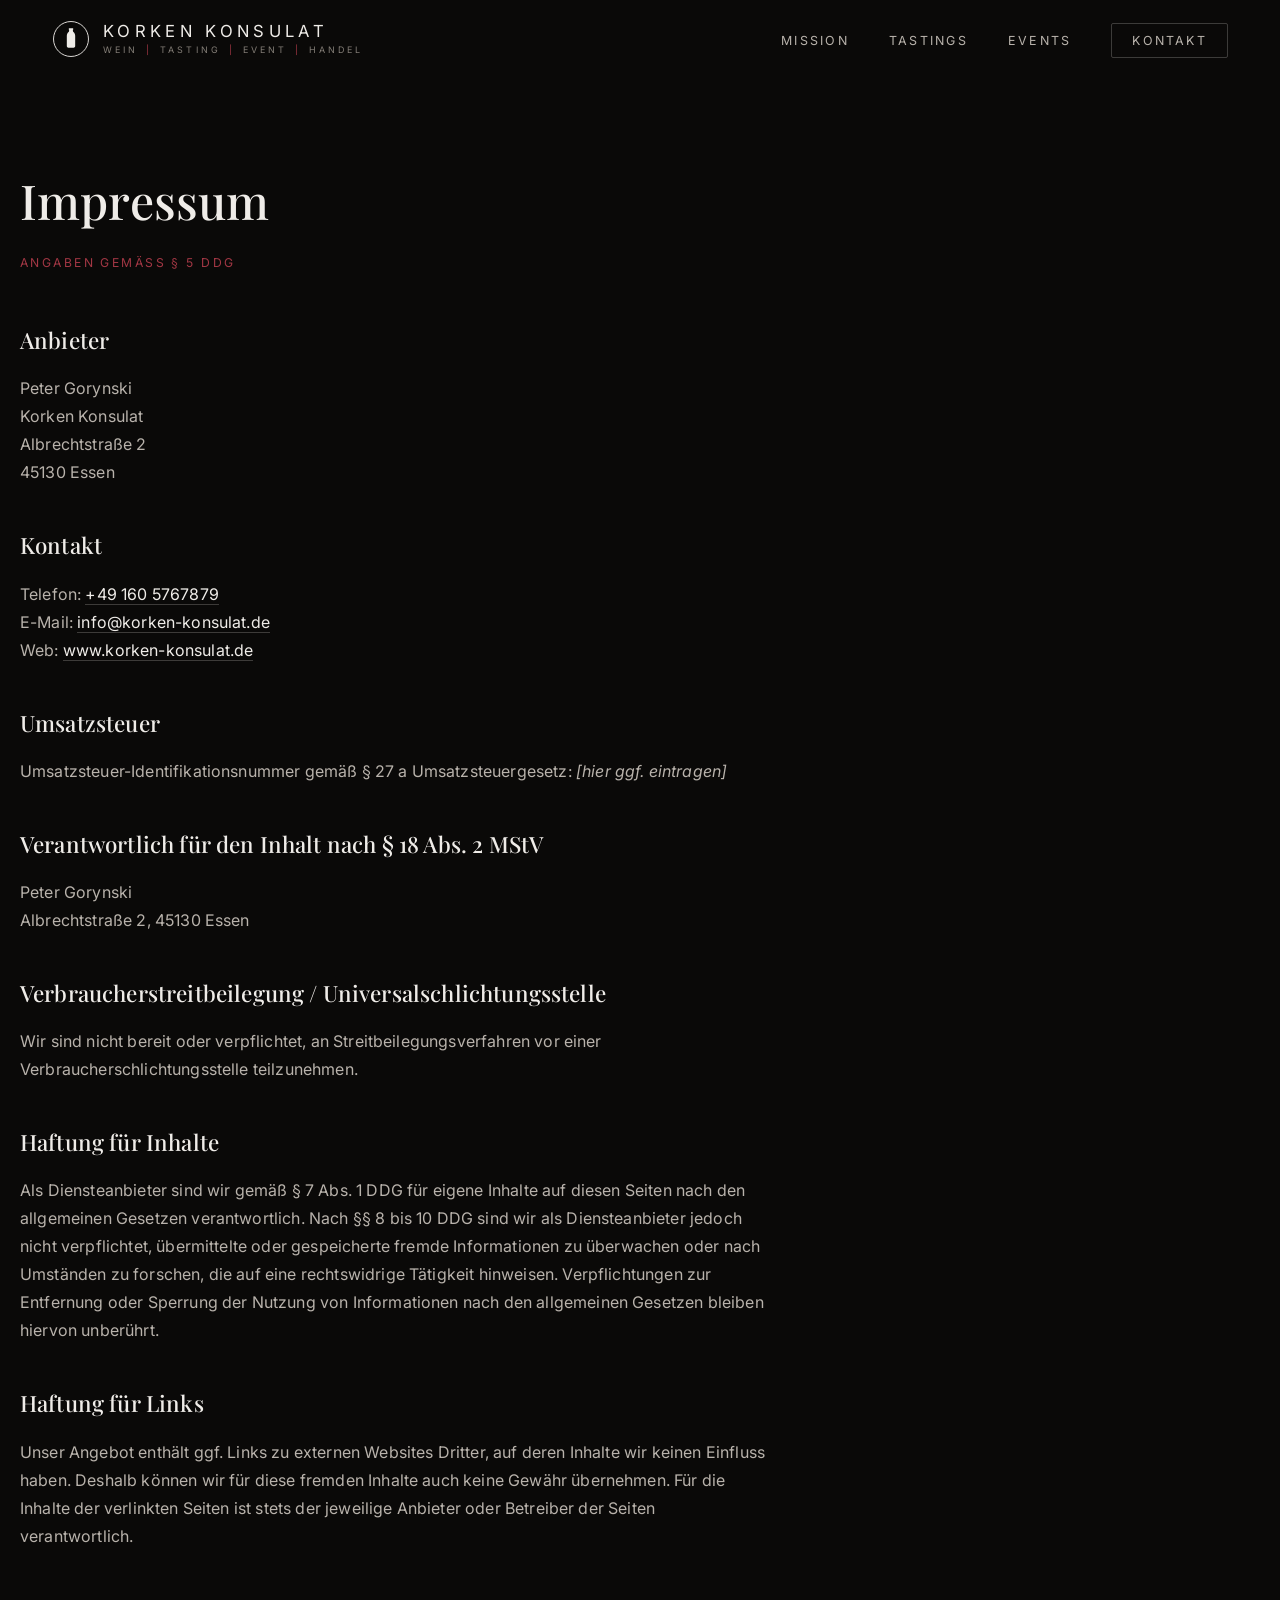
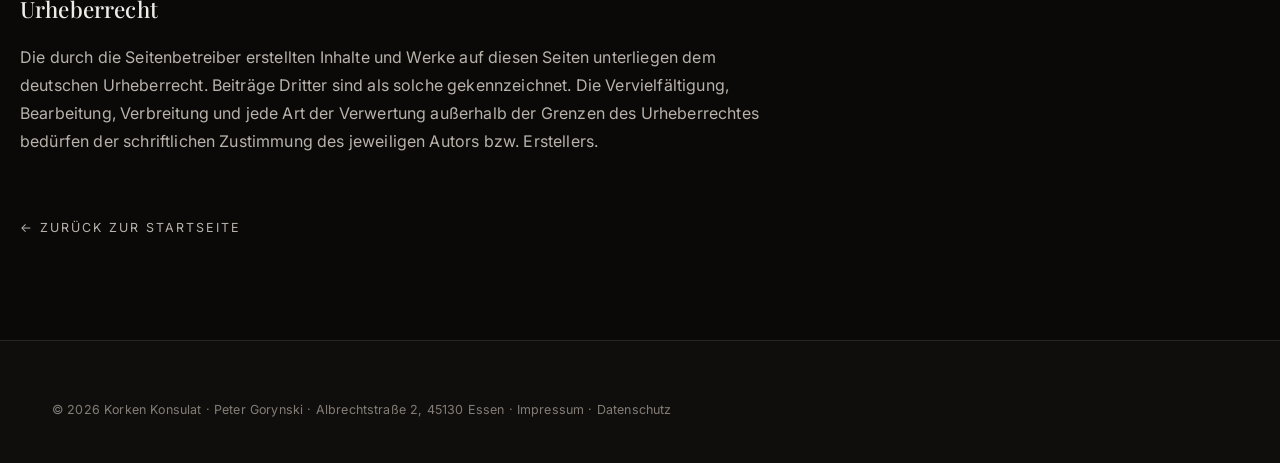
==== impressum.html @ 7cf1b7b3 "Initial commit" ====
<!DOCTYPE html>
<html lang="de">
<head>
  <meta charset="UTF-8" />
  <meta name="viewport" content="width=device-width, initial-scale=1.0" />
  <title>Impressum — Korken Konsulat</title>
  <meta name="description" content="Impressum des Korken Konsulat, Inhaber Peter Gorynski, Essen." />
  <meta name="robots" content="noindex" />
  <meta name="theme-color" content="#0a0908" />
  <link rel="icon" type="image/svg+xml" href="assets/emblem.svg" />
  <link rel="preconnect" href="https://fonts.googleapis.com" />
  <link rel="preconnect" href="https://fonts.gstatic.com" crossorigin />
  <link href="https://fonts.googleapis.com/css2?family=Inter:wght@200;300;400;500;600&family=Playfair+Display:ital,wght@0,400;0,500;0,600;1,400&display=swap" rel="stylesheet" />
  <link rel="stylesheet" href="styles.css" />
</head>
<body>
  <header class="site-header scrolled" id="siteHeader">
    <div class="container nav-inner">
      <a class="brand" href="index.html" aria-label="Korken Konsulat — Startseite">
        <span class="brand-emblem" aria-hidden="true">
          <svg viewBox="0 0 100 100" fill="none"><circle cx="50" cy="50" r="46" stroke="currentColor" stroke-width="2.4"/><path d="M45 24 h10 v4.5 c0 1.4 0.5 2.2 1.4 3 c3.1 2.7 4.6 5.6 4.6 10.2 v26.8 c0 2.4 -1.9 4.2 -4.2 4.2 h-13.6 c-2.3 0 -4.2 -1.8 -4.2 -4.2 v-26.8 c0 -4.6 1.5 -7.5 4.6 -10.2 c0.9 -0.8 1.4 -1.6 1.4 -3 z" fill="currentColor"/><rect x="44" y="22" width="12" height="3.4" rx="1" fill="currentColor"/></svg>
        </span>
        <span class="brand-text">
          <span class="brand-name">Korken Konsulat</span>
          <span class="brand-sub">Wein <i>|</i> Tasting <i>|</i> Event <i>|</i> Handel</span>
        </span>
      </a>
      <nav class="nav" aria-label="Hauptnavigation">
        <ul class="nav-list" id="navList">
          <li><a href="index.html#mission">Mission</a></li>
          <li><a href="index.html#tastings">Tastings</a></li>
          <li><a href="index.html#events">Events</a></li>
          <li><a href="index.html#kontakt" class="nav-cta">Kontakt</a></li>
        </ul>
      </nav>

      <button class="nav-toggle" id="navToggle" aria-label="Menü öffnen" aria-expanded="false" aria-controls="navList">
        <span></span><span></span><span></span>
      </button>
    </div>
  </header>

  <main class="legal container">
    <h1>Impressum</h1>
    <p class="legal-sub">Angaben gemäß § 5 DDG</p>

    <h2>Anbieter</h2>
    <p>
      Peter Gorynski<br />
      Korken Konsulat<br />
      Albrechtstraße 2<br />
      45130 Essen
    </p>

    <h2>Kontakt</h2>
    <p>
      Telefon: <a href="tel:+491605767879">+49 160 5767879</a><br />
      E-Mail: <a href="mailto:info@korken-konsulat.de">info@korken-konsulat.de</a><br />
      Web: <a href="https://www.korken-konsulat.de" target="_blank" rel="noopener">www.korken-konsulat.de</a>
    </p>

    <h2>Umsatzsteuer</h2>
    <p>Umsatzsteuer-Identifikationsnummer gemäß § 27 a Umsatzsteuergesetz: <em>[hier ggf. eintragen]</em></p>

    <h2>Verantwortlich für den Inhalt nach § 18 Abs. 2 MStV</h2>
    <p>
      Peter Gorynski<br />
      Albrechtstraße 2, 45130 Essen
    </p>

    <h2>Verbraucherstreitbeilegung / Universalschlichtungsstelle</h2>
    <p>Wir sind nicht bereit oder verpflichtet, an Streitbeilegungsverfahren vor einer Verbraucherschlichtungsstelle teilzunehmen.</p>

    <h2>Haftung für Inhalte</h2>
    <p>Als Diensteanbieter sind wir gemäß § 7 Abs. 1 DDG für eigene Inhalte auf diesen Seiten nach den allgemeinen Gesetzen verantwortlich. Nach §§ 8 bis 10 DDG sind wir als Diensteanbieter jedoch nicht verpflichtet, übermittelte oder gespeicherte fremde Informationen zu überwachen oder nach Umständen zu forschen, die auf eine rechtswidrige Tätigkeit hinweisen. Verpflichtungen zur Entfernung oder Sperrung der Nutzung von Informationen nach den allgemeinen Gesetzen bleiben hiervon unberührt.</p>

    <h2>Haftung für Links</h2>
    <p>Unser Angebot enthält ggf. Links zu externen Websites Dritter, auf deren Inhalte wir keinen Einfluss haben. Deshalb können wir für diese fremden Inhalte auch keine Gewähr übernehmen. Für die Inhalte der verlinkten Seiten ist stets der jeweilige Anbieter oder Betreiber der Seiten verantwortlich.</p>

    <h2>Urheberrecht</h2>
    <p>Die durch die Seitenbetreiber erstellten Inhalte und Werke auf diesen Seiten unterliegen dem deutschen Urheberrecht. Beiträge Dritter sind als solche gekennzeichnet. Die Vervielfältigung, Bearbeitung, Verbreitung und jede Art der Verwertung außerhalb der Grenzen des Urheberrechtes bedürfen der schriftlichen Zustimmung des jeweiligen Autors bzw. Erstellers.</p>

    <a class="back-link" href="index.html">← Zurück zur Startseite</a>
  </main>

  <footer class="site-footer">
    <div class="container footer-inner">
      <p class="footer-copy" style="border:0;padding:0;margin:0;">© <span id="year"></span> Korken Konsulat · Peter Gorynski · Albrechtstraße 2, 45130 Essen ·
        <a href="impressum.html">Impressum</a> · <a href="datenschutz.html">Datenschutz</a></p>
    </div>
  </footer>

  <script src="script.js"></script>
</body>
</html>
---- styles.css ----
/* ===================================================================
   KORKEN KONSULAT — immersiv, cinematisch, dunkel
   Tiefschwarz · Weiß/Grau · dunkles Bordeauxrot · feine Linien
   =================================================================== */

:root {
  --bg:            #0a0908;
  --bg-elev:       #100e0d;
  --bg-card:       #121110;
  --bordeaux:      #7d1f2c;
  --bordeaux-soft: #a23744;
  --bordeaux-glow: rgba(125, 31, 44, 0.40);

  --text:          #efece8;
  --text-soft:     #b8b2ab;
  --text-muted:    #837d76;

  --line:          rgba(239, 236, 232, 0.10);
  --line-strong:   rgba(239, 236, 232, 0.22);

  --font-head: "Playfair Display", Georgia, "Times New Roman", serif;
  --font-body: "Inter", -apple-system, BlinkMacSystemFont, "Segoe UI", Roboto, sans-serif;

  --container: 1240px;
  --radius: 2px;
  --ease: cubic-bezier(0.22, 0.61, 0.36, 1);
  --header-h: 78px;
}

*, *::before, *::after { box-sizing: border-box; }
* { margin: 0; padding: 0; }

html {
  scroll-behavior: smooth;
  scroll-padding-top: var(--header-h);
  -webkit-text-size-adjust: 100%;
}

body {
  font-family: var(--font-body);
  background: var(--bg);
  color: var(--text);
  line-height: 1.75;
  font-size: 16px;
  letter-spacing: 0.01em;
  overflow-x: hidden;
  -webkit-font-smoothing: antialiased;
  text-rendering: optimizeLegibility;
}

img { display: block; max-width: 100%; height: auto; }
a { color: inherit; text-decoration: none; }
::selection { background: var(--bordeaux); color: #fff; }

.container {
  width: 100%;
  max-width: var(--container);
  margin-inline: auto;
  padding-inline: 32px;
}

.skip-link {
  position: absolute; left: -999px; top: 0;
  background: var(--bordeaux); color: #fff;
  padding: 10px 18px; z-index: 300;
}
.skip-link:focus { left: 12px; top: 12px; }

a:focus-visible, button:focus-visible, input:focus-visible {
  outline: 2px solid var(--bordeaux-soft);
  outline-offset: 3px;
  border-radius: var(--radius);
}

/* ===================================================================
   MARKE / EMBLEM
   =================================================================== */
.brand-emblem { display: inline-flex; color: var(--text); }
.brand-emblem svg { width: 100%; height: 100%; display: block; }

.brand-sub i,
.hero-sub i { color: var(--bordeaux-soft); font-style: normal; margin: 0 2px; }

/* ===================================================================
   HEADER / NAV
   =================================================================== */
.site-header {
  position: fixed; inset: 0 0 auto 0;
  height: var(--header-h); z-index: 100;
  display: flex; align-items: center;
  transition: background 0.4s var(--ease), border-color 0.4s var(--ease), backdrop-filter 0.4s var(--ease);
  border-bottom: 1px solid transparent;
}
.site-header.scrolled {
  background: rgba(10, 9, 8, 0.78);
  backdrop-filter: blur(16px);
  -webkit-backdrop-filter: blur(16px);
  border-bottom-color: var(--line);
}

.nav-inner { display: flex; align-items: center; justify-content: space-between; gap: 24px; }

.brand { display: flex; align-items: center; gap: 13px; }
.brand .brand-emblem { width: 38px; height: 38px; }
.brand-text { display: flex; flex-direction: column; line-height: 1.1; }
.brand-name {
  font-family: var(--font-body);
  font-weight: 400;
  font-size: 1.04rem;
  letter-spacing: 0.26em;
  text-transform: uppercase;
}
.brand-sub {
  font-size: 0.56rem;
  letter-spacing: 0.34em;
  text-transform: uppercase;
  color: var(--text-muted);
  margin-top: 5px;
}

.nav-list { list-style: none; display: flex; align-items: center; gap: 40px; }
.nav-list a {
  position: relative;
  font-size: 0.78rem; letter-spacing: 0.18em; text-transform: uppercase;
  color: var(--text-soft);
  transition: color 0.3s var(--ease);
  padding: 6px 0;
}
.nav-list a::after {
  content: ""; position: absolute; left: 0; bottom: 0;
  width: 0; height: 1px; background: var(--bordeaux-soft);
  transition: width 0.35s var(--ease);
}
.nav-list a:hover, .nav-list a.active { color: var(--text); }
.nav-list a:hover::after, .nav-list a.active::after { width: 100%; }

.nav-cta {
  border: 1px solid var(--line-strong);
  padding: 9px 20px !important;
  border-radius: var(--radius);
  transition: border-color 0.3s var(--ease), background 0.3s var(--ease), color 0.3s var(--ease) !important;
}
.nav-cta::after { display: none; }
.nav-cta:hover { border-color: var(--bordeaux); background: var(--bordeaux); color: #fff !important; }

.nav-toggle {
  display: none; flex-direction: column; justify-content: center; gap: 5px;
  width: 44px; height: 44px; background: none; border: 0; cursor: pointer;
}
.nav-toggle span {
  display: block; width: 24px; height: 1.5px; background: var(--text); margin-left: auto;
  transition: transform 0.35s var(--ease), opacity 0.25s var(--ease);
}
.nav-toggle[aria-expanded="true"] span:nth-child(1) { transform: translateY(6.5px) rotate(45deg); }
.nav-toggle[aria-expanded="true"] span:nth-child(2) { opacity: 0; }
.nav-toggle[aria-expanded="true"] span:nth-child(3) { transform: translateY(-6.5px) rotate(-45deg); }

/* ===================================================================
   BUTTONS
   =================================================================== */
.btn {
  display: inline-flex; align-items: center; justify-content: center; gap: 12px;
  font-family: var(--font-body);
  font-size: 0.78rem; font-weight: 500; letter-spacing: 0.18em; text-transform: uppercase;
  padding: 16px 32px; border-radius: var(--radius);
  cursor: pointer; border: 1px solid transparent;
  transition: background 0.35s var(--ease), color 0.35s var(--ease),
              border-color 0.35s var(--ease), transform 0.35s var(--ease), box-shadow 0.35s var(--ease);
  -webkit-tap-highlight-color: transparent;
}
.btn-primary { background: var(--bordeaux); color: #fff; border-color: var(--bordeaux); }
.btn-primary:hover {
  background: var(--bordeaux-soft); border-color: var(--bordeaux-soft);
  transform: translateY(-2px); box-shadow: 0 14px 34px -14px var(--bordeaux-glow);
}
.btn-ghost { background: rgba(10,9,8,0.25); color: var(--text); border-color: var(--line-strong); backdrop-filter: blur(4px); }
.btn-ghost:hover { border-color: #fff; color: #fff; transform: translateY(-2px); }
.btn-block { width: 100%; }

.btn-card {
  align-self: flex-start;
  background: transparent; color: var(--text);
  border: 1px solid var(--line-strong);
  padding: 13px 26px; margin-top: 24px;
}
.btn-card .btn-arrow { transition: transform 0.35s var(--ease); }
.btn-card:hover { background: var(--bordeaux); border-color: var(--bordeaux); color: #fff; }
.btn-card:hover .btn-arrow { transform: translateX(5px); }

/* ===================================================================
   HERO
   =================================================================== */
.hero {
  position: relative; min-height: 100vh; min-height: 100svh;
  display: flex; align-items: center; justify-content: center;
  text-align: center; overflow: hidden;
  padding: calc(var(--header-h) + 40px) 0 90px;
}
.hero-media { position: absolute; inset: 0; z-index: 0; }
.hero-img {
  width: 100%; height: 100%; object-fit: cover; object-position: center 40%;
  transform: scale(1.08); animation: heroZoom 14s var(--ease) forwards;
}
@keyframes heroZoom { to { transform: scale(1); } }
.hero-scrim {
  position: absolute; inset: 0;
  background:
    linear-gradient(to bottom, rgba(10,9,8,0.55) 0%, rgba(10,9,8,0.25) 35%, rgba(10,9,8,0.55) 70%, rgba(10,9,8,0.96) 100%),
    radial-gradient(80% 70% at 50% 45%, transparent 30%, rgba(10,9,8,0.55) 100%);
}
.hero-inner { position: relative; z-index: 2; }
.hero-emblem { display: inline-flex; width: 76px; height: 76px; color: #fff; margin-bottom: 26px; }
.hero-title {
  font-family: var(--font-body);
  font-weight: 300;
  font-size: clamp(2.3rem, 7.5vw, 5rem);
  line-height: 1.05; letter-spacing: 0.22em; text-transform: uppercase;
  padding-left: 0.22em;
}
.hero-sub {
  font-size: clamp(0.62rem, 1.6vw, 0.8rem);
  letter-spacing: 0.5em; text-transform: uppercase;
  color: var(--text-soft); margin-top: 20px; padding-left: 0.5em;
}
.hero-tagline {
  font-family: var(--font-head); font-style: italic; font-weight: 400;
  font-size: clamp(1.1rem, 2.8vw, 1.6rem);
  color: var(--text); margin-top: 30px;
}
.hero-actions { display: flex; gap: 16px; justify-content: center; flex-wrap: wrap; margin-top: 46px; }

.scroll-hint { position: absolute; left: 50%; bottom: 30px; transform: translateX(-50%); z-index: 2; }
.scroll-hint-line { display: block; width: 1px; height: 58px; background: rgba(255,255,255,0.18); position: relative; overflow: hidden; }
.scroll-hint-line::after {
  content: ""; position: absolute; top: -58px; left: 0; width: 1px; height: 58px;
  background: linear-gradient(to bottom, transparent, #fff);
  animation: scrollLine 2.4s var(--ease) infinite;
}
@keyframes scrollLine { 0% { transform: translateY(0); } 100% { transform: translateY(116px); } }

/* ===================================================================
   SECTIONS (gemeinsam)
   =================================================================== */
.section { position: relative; padding: clamp(84px, 12vw, 160px) 0; }
.section.mission { border-top: 0; }

.section-head { display: flex; align-items: center; gap: 24px; margin-bottom: 58px; }
.section-index { font-family: var(--font-head); font-size: 0.95rem; color: var(--bordeaux-soft); letter-spacing: 0.1em; }
.section-title {
  font-family: var(--font-head); font-weight: 500;
  font-size: clamp(2.1rem, 5vw, 3.4rem); line-height: 1.1; white-space: nowrap;
}
.section-rule { flex: 1; height: 1px; background: var(--line); }
.section-head--light .section-index { color: var(--bordeaux-soft); }
.section-head--light .section-rule { background: rgba(255,255,255,0.22); }

.section-intro { max-width: 62ch; color: var(--text-soft); font-size: 1.08rem; margin-bottom: 60px; }

/* ===================================================================
   01 — MISSION
   =================================================================== */
.mission-grid {
  display: grid; grid-template-columns: 1.1fr 0.9fr;
  gap: clamp(40px, 6vw, 90px); align-items: center;
}
.mission-text .lead {
  font-family: var(--font-head); font-size: clamp(1.5rem, 3vw, 2.1rem);
  line-height: 1.35; margin-bottom: 28px;
}
.mission-text p { color: var(--text-soft); margin-bottom: 22px; }
.mission-sign { font-family: var(--font-head); font-style: italic; color: var(--text) !important; margin-top: 6px; }

.mission-figure { margin: 0; }
.figure-frame {
  position: relative; overflow: hidden; border-radius: var(--radius);
  border: 1px solid var(--line); aspect-ratio: 3 / 4;
}
.figure-frame img { width: 100%; height: 100%; object-fit: cover; transition: transform 1.2s var(--ease); }
.mission-figure:hover .figure-frame img { transform: scale(1.05); }
.figure-frame::after {
  content: ""; position: absolute; inset: 0;
  background: linear-gradient(to top, rgba(10,9,8,0.5), transparent 55%);
  pointer-events: none;
}

/* ===================================================================
   PARALLAX CLAIM BAND
   =================================================================== */
.claim-band {
  position: relative; min-height: 62vh; display: flex; align-items: center;
  overflow: hidden; text-align: center;
}
.claim-media { position: absolute; inset: 0; z-index: 0; }
.claim-media img {
  width: 100%; height: 130%; object-fit: cover; object-position: center 30%;
  will-change: transform;
}
.claim-scrim { position: absolute; inset: 0; background: rgba(10,9,8,0.72); }
.claim-inner { position: relative; z-index: 2; }
.claim-text {
  font-family: var(--font-head); font-style: italic; font-weight: 400;
  font-size: clamp(1.5rem, 3.8vw, 2.7rem); line-height: 1.4;
  max-width: 22ch; margin: 0 auto; color: #fff;
}

/* ===================================================================
   02 — TASTINGS
   =================================================================== */
.card-grid { display: grid; grid-template-columns: repeat(2, 1fr); gap: 32px; }
.tasting-card {
  display: flex; flex-direction: column;
  background: var(--bg-card); border: 1px solid var(--line);
  border-radius: var(--radius); overflow: hidden;
  transition: border-color 0.4s var(--ease), transform 0.4s var(--ease), box-shadow 0.4s var(--ease);
}
.tasting-card:hover {
  border-color: var(--bordeaux); transform: translateY(-6px);
  box-shadow: 0 36px 70px -34px rgba(0,0,0,0.85);
}

.card-media { position: relative; aspect-ratio: 3 / 2; overflow: hidden; }
.card-media img {
  width: 100%; height: 100%; object-fit: cover;
  transition: transform 1.1s var(--ease);
}
.tasting-card:hover .card-media img { transform: scale(1.07); }
.card-media::after {
  content: ""; position: absolute; inset: 0;
  background: linear-gradient(to top, rgba(18,17,16,0.85), transparent 50%);
}
.card-tag {
  position: absolute; top: 16px; left: 16px; z-index: 2;
  font-size: 0.6rem; letter-spacing: 0.22em; text-transform: uppercase;
  color: #fff; background: rgba(125,31,44,0.85);
  backdrop-filter: blur(4px);
  padding: 6px 12px; border-radius: var(--radius);
}

.card-body { display: flex; flex-direction: column; flex: 1; padding: 30px 30px 32px; }
.card-date { font-size: 0.7rem; letter-spacing: 0.18em; text-transform: uppercase; color: var(--bordeaux-soft); margin-bottom: 14px; }
.card-title { font-family: var(--font-head); font-weight: 500; font-size: 1.7rem; line-height: 1.15; }
.card-subtitle { font-family: var(--font-head); font-style: italic; color: var(--text-soft); margin: 6px 0 16px; }
.card-text { color: var(--text-soft); font-size: 0.95rem; line-height: 1.7; }

/* ===================================================================
   03 — EVENTS (Full-bleed Bild + Panel)
   =================================================================== */
.events { overflow: hidden; }
.events-media { position: absolute; inset: 0; z-index: 0; }
.events-media img { width: 100%; height: 100%; object-fit: cover; object-position: center; }
.events-scrim {
  position: absolute; inset: 0;
  background:
    linear-gradient(to right, rgba(10,9,8,0.94) 0%, rgba(10,9,8,0.80) 45%, rgba(10,9,8,0.45) 100%),
    linear-gradient(to bottom, rgba(10,9,8,0.9), rgba(10,9,8,0.7));
}
.events .container { position: relative; z-index: 2; }
.events-panel { max-width: 560px; }
.events-claim { font-family: var(--font-head); font-size: clamp(1.7rem, 3.6vw, 2.5rem); line-height: 1.3; margin-bottom: 24px; }
.events-panel > p { color: var(--text-soft); margin-bottom: 30px; }

.events-list { list-style: none; display: flex; flex-direction: column; margin-bottom: 38px; }
.events-list li { display: flex; gap: 18px; align-items: flex-start; padding: 20px 0; border-bottom: 1px solid var(--line); }
.events-list li:first-child { border-top: 1px solid var(--line); }
.event-bullet {
  flex: none; width: 8px; height: 8px; margin-top: 9px;
  border: 1px solid var(--bordeaux-soft); transform: rotate(45deg);
  transition: background 0.35s var(--ease), transform 0.35s var(--ease);
}
.events-list li:hover .event-bullet { background: var(--bordeaux); transform: rotate(45deg) scale(1.25); }
.events-list strong { display: block; font-weight: 500; letter-spacing: 0.02em; margin-bottom: 3px; }
.events-list span { color: var(--text-muted); font-size: 0.92rem; }

/* ===================================================================
   04 — KONTAKT
   =================================================================== */
.kontakt { border-top: 1px solid var(--line); }
.kontakt-grid { display: grid; grid-template-columns: 1fr 1fr; gap: clamp(40px, 7vw, 90px); }
.kontakt-name { font-family: var(--font-head); font-size: 2.1rem; font-weight: 500; }
.kontakt-role { color: var(--bordeaux-soft); font-size: 0.76rem; letter-spacing: 0.2em; text-transform: uppercase; margin-top: 6px; margin-bottom: 40px; }
.kontakt-details { list-style: none; }
.kontakt-details li { display: grid; grid-template-columns: 110px 1fr; gap: 16px; padding: 18px 0; border-top: 1px solid var(--line); align-items: baseline; }
.kontakt-details li:last-child { border-bottom: 1px solid var(--line); }
.k-label { font-size: 0.68rem; letter-spacing: 0.22em; text-transform: uppercase; color: var(--text-muted); }
.kontakt-details a { color: var(--text); transition: color 0.3s var(--ease); line-height: 1.5; }
.kontakt-details a:hover { color: var(--bordeaux-soft); }

.kontakt-newsletter {
  background: var(--bg-elev); border: 1px solid var(--line);
  border-radius: var(--radius); padding: clamp(28px, 4vw, 46px); align-self: start;
}
.newsletter-title { font-family: var(--font-head); font-weight: 500; font-size: 1.8rem; margin-bottom: 12px; }
.newsletter-text { color: var(--text-soft); margin-bottom: 28px; }
.field { display: block; }
.field-label { display: block; font-size: 0.7rem; letter-spacing: 0.18em; text-transform: uppercase; color: var(--text-muted); margin-bottom: 10px; }
.newsletter-form input[type="email"] {
  width: 100%; background: var(--bg); border: 1px solid var(--line-strong);
  border-radius: var(--radius); color: var(--text);
  font-family: var(--font-body); font-size: 1rem; padding: 15px 16px;
  transition: border-color 0.3s var(--ease), background 0.3s var(--ease);
}
.newsletter-form input::placeholder { color: var(--text-muted); }
.newsletter-form input:focus { border-color: var(--bordeaux-soft); background: #0c0a09; outline: none; }
.newsletter-form input.invalid { border-color: var(--bordeaux-soft); }
.form-error { min-height: 1.1em; color: var(--bordeaux-soft); font-size: 0.82rem; margin: 8px 0 14px; }
.form-note { color: var(--text-muted); font-size: 0.78rem; margin-top: 16px; line-height: 1.6; }
.newsletter-form.sent .btn-primary { background: #2f5d3a; border-color: #2f5d3a; }

/* ===================================================================
   FOOTER
   =================================================================== */
.site-footer { border-top: 1px solid var(--line); padding: 58px 0 42px; background: var(--bg-elev); }
.footer-inner { display: flex; flex-wrap: wrap; gap: 30px; align-items: center; justify-content: space-between; }
.footer-brand { display: flex; align-items: center; gap: 16px; }
.footer-emblem { width: 44px; height: 44px; color: var(--text); }
.footer-name { font-family: var(--font-body); font-size: 0.95rem; letter-spacing: 0.22em; text-transform: uppercase; }
.footer-claim { color: var(--text-muted); font-size: 0.85rem; font-style: italic; font-family: var(--font-head); }
.footer-nav { display: flex; gap: 24px; flex-wrap: wrap; }
.footer-nav a { font-size: 0.74rem; letter-spacing: 0.16em; text-transform: uppercase; color: var(--text-soft); transition: color 0.3s var(--ease); }
.footer-nav a:hover { color: var(--bordeaux-soft); }
.footer-copy { width: 100%; padding-top: 26px; margin-top: 8px; border-top: 1px solid var(--line); color: var(--text-muted); font-size: 0.78rem; }

/* ===================================================================
   LEGAL PAGES (Impressum / Datenschutz)
   =================================================================== */
.legal { padding: calc(var(--header-h) + 80px) 0 100px; min-height: 100vh; }
.legal h1 { font-family: var(--font-head); font-weight: 500; font-size: clamp(2rem, 5vw, 3rem); margin-bottom: 10px; }
.legal .legal-sub { color: var(--bordeaux-soft); font-size: 0.76rem; letter-spacing: 0.2em; text-transform: uppercase; margin-bottom: 48px; }
.legal h2 { font-family: var(--font-head); font-weight: 500; font-size: 1.4rem; margin: 40px 0 14px; }
.legal p, .legal li { color: var(--text-soft); margin-bottom: 12px; max-width: 75ch; }
.legal a { color: var(--text); border-bottom: 1px solid var(--line-strong); transition: color 0.3s var(--ease); }
.legal a:hover { color: var(--bordeaux-soft); }
.legal .back-link { display: inline-flex; align-items: center; gap: 10px; margin-top: 50px; border: 0; font-size: 0.78rem; letter-spacing: 0.16em; text-transform: uppercase; color: var(--text-soft); }
.legal .back-link:hover { color: var(--bordeaux-soft); }
.legal ul { padding-left: 20px; margin-bottom: 16px; }

/* ===================================================================
   SCROLL-REVEAL
   =================================================================== */
.reveal { opacity: 0; transform: translateY(30px); transition: opacity 0.85s var(--ease), transform 0.85s var(--ease); will-change: opacity, transform; }
.reveal.in { opacity: 1; transform: none; }
.reveal:nth-child(2) { transition-delay: 0.08s; }
.reveal:nth-child(3) { transition-delay: 0.16s; }
.reveal:nth-child(4) { transition-delay: 0.24s; }

/* ===================================================================
   RESPONSIVE
   =================================================================== */
@media (max-width: 960px) {
  .mission-grid, .kontakt-grid { grid-template-columns: 1fr; }
  .mission-figure { order: -1; }
  .figure-frame { aspect-ratio: 16 / 10; }
  .kontakt-newsletter { order: -1; }
}

@media (max-width: 760px) {
  .nav-toggle { display: flex; }
  .nav {
    position: fixed; inset: var(--header-h) 0 auto 0;
    background: rgba(10, 9, 8, 0.97);
    backdrop-filter: blur(16px); -webkit-backdrop-filter: blur(16px);
    border-bottom: 1px solid var(--line);
    transform: translateY(-120%); transition: transform 0.45s var(--ease);
    max-height: calc(100vh - var(--header-h)); overflow-y: auto;
  }
  .nav.open { transform: translateY(0); }
  .nav-list { flex-direction: column; align-items: stretch; gap: 0; padding: 10px 32px 26px; }
  .nav-list li { border-bottom: 1px solid var(--line); }
  .nav-list li:last-child { border-bottom: 0; }
  .nav-list a { display: block; padding: 18px 0; font-size: 0.9rem; }
  .nav-cta { text-align: center; margin-top: 16px; padding: 14px 18px !important; }
  .brand-sub { display: none; }

  .card-grid { grid-template-columns: 1fr; }
  .section-head { gap: 16px; }
  .section-title { white-space: normal; }
}

@media (max-width: 480px) {
  .container { padding-inline: 22px; }
  .hero-actions { flex-direction: column; }
  .hero-actions .btn { width: 100%; }
  .kontakt-details li { grid-template-columns: 1fr; gap: 4px; }
  .footer-inner { flex-direction: column; align-items: flex-start; }
}

/* ===================================================================
   REDUCED MOTION
   =================================================================== */
@media (prefers-reduced-motion: reduce) {
  html { scroll-behavior: auto; }
  *, *::before, *::after {
    animation-duration: 0.001ms !important; animation-iteration-count: 1 !important;
    transition-duration: 0.001ms !important;
  }
  .reveal { opacity: 1; transform: none; }
  .hero-img { animation: none; transform: none; }
  .scroll-hint-line::after { display: none; }
}
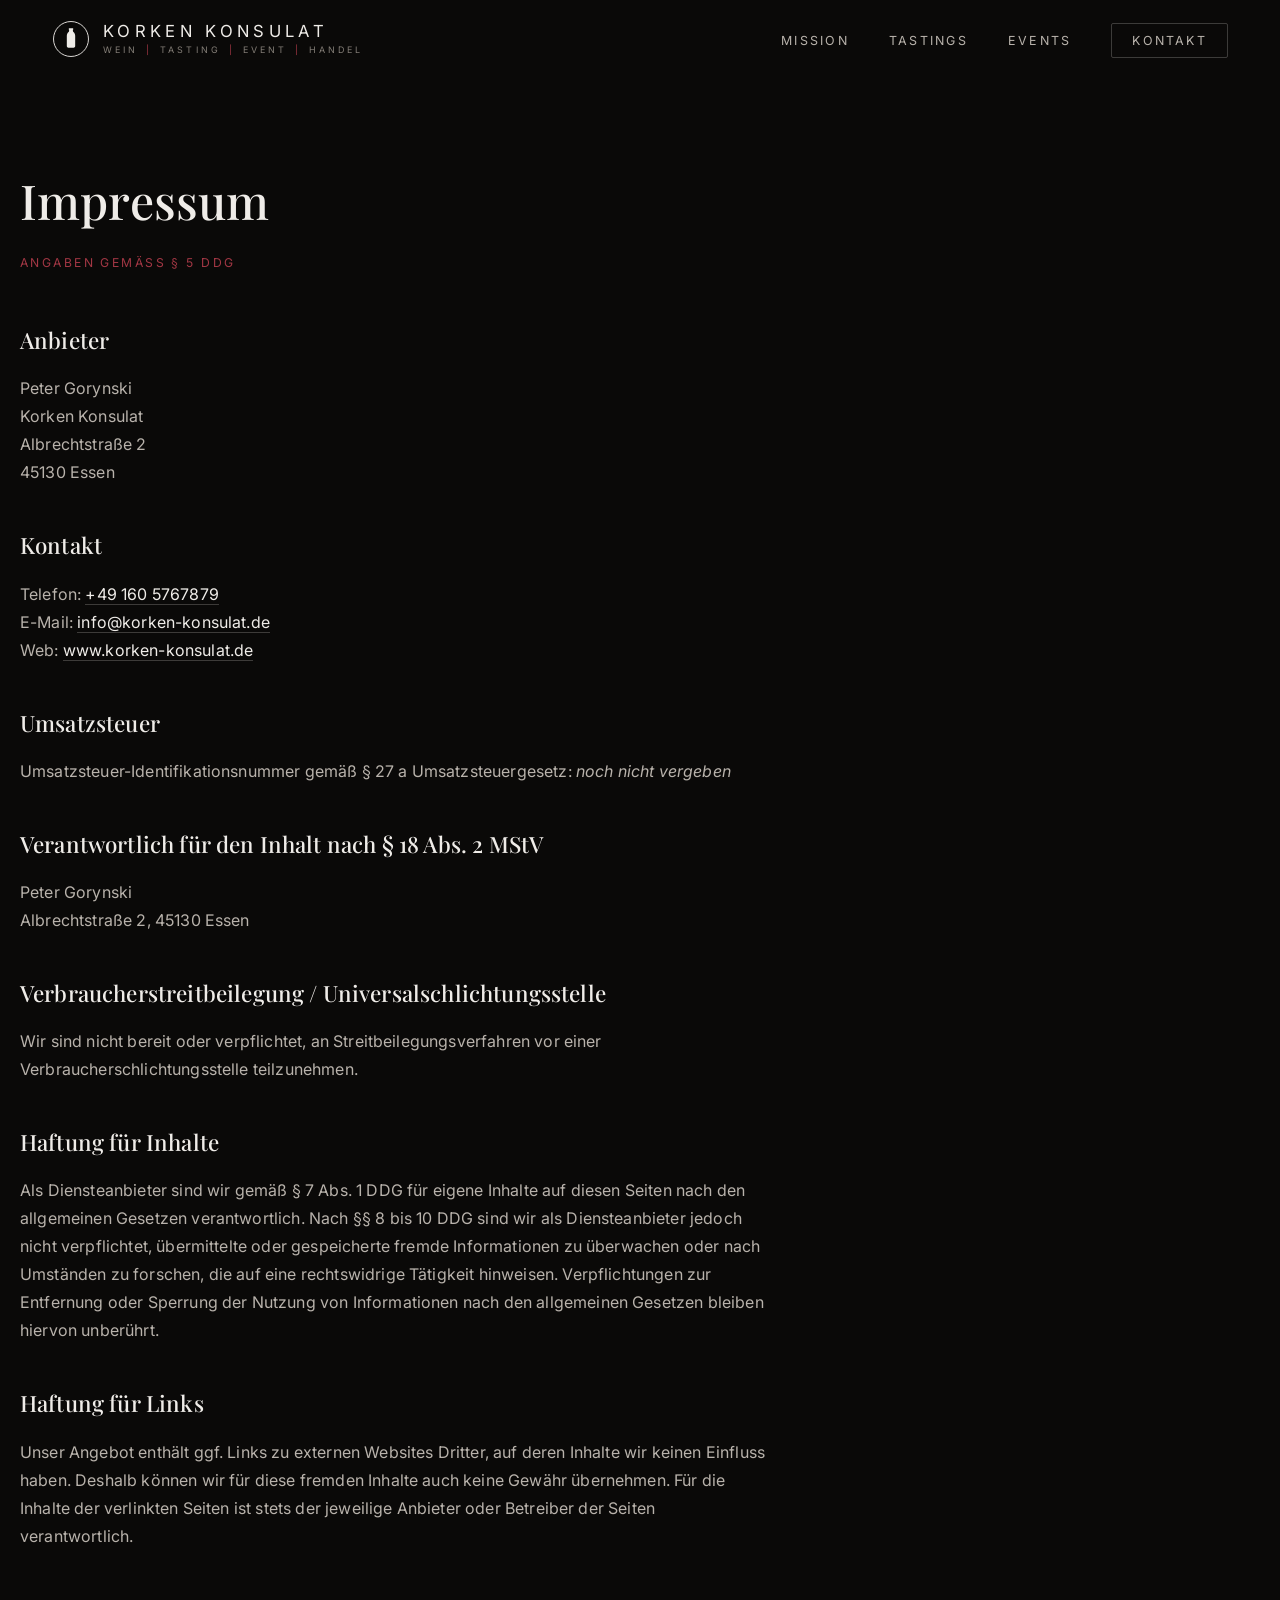
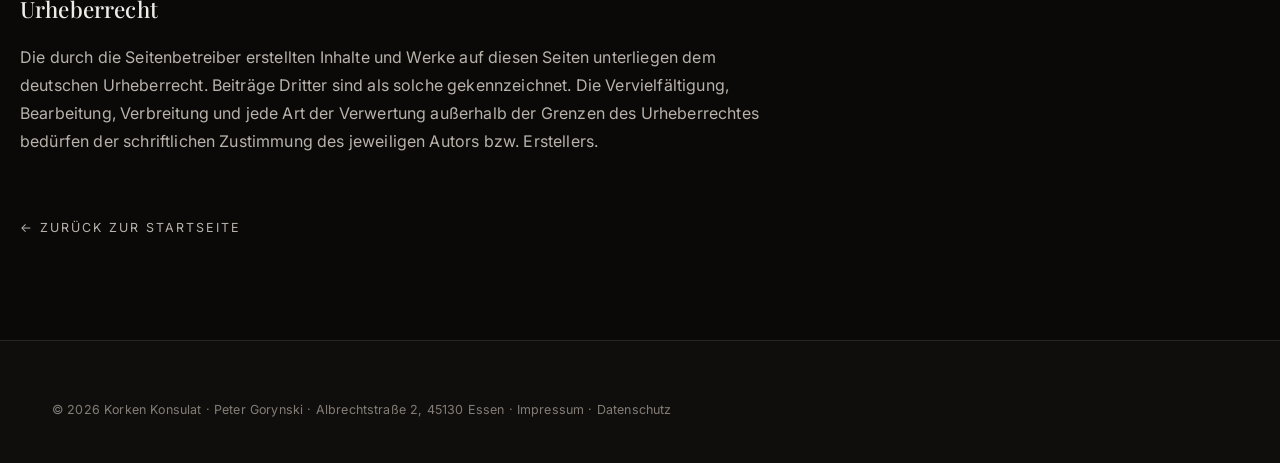
==== commit d21fefdc: "USTID" ====
--- a/impressum.html
+++ b/impressum.html
@@ -60,7 +60,7 @@
     </p>
 
     <h2>Umsatzsteuer</h2>
-    <p>Umsatzsteuer-Identifikationsnummer gemäß § 27 a Umsatzsteuergesetz: <em>[hier ggf. eintragen]</em></p>
+    <p>Umsatzsteuer-Identifikationsnummer gemäß § 27 a Umsatzsteuergesetz: <em>noch nicht vergeben</em></p>
 
     <h2>Verantwortlich für den Inhalt nach § 18 Abs. 2 MStV</h2>
     <p>
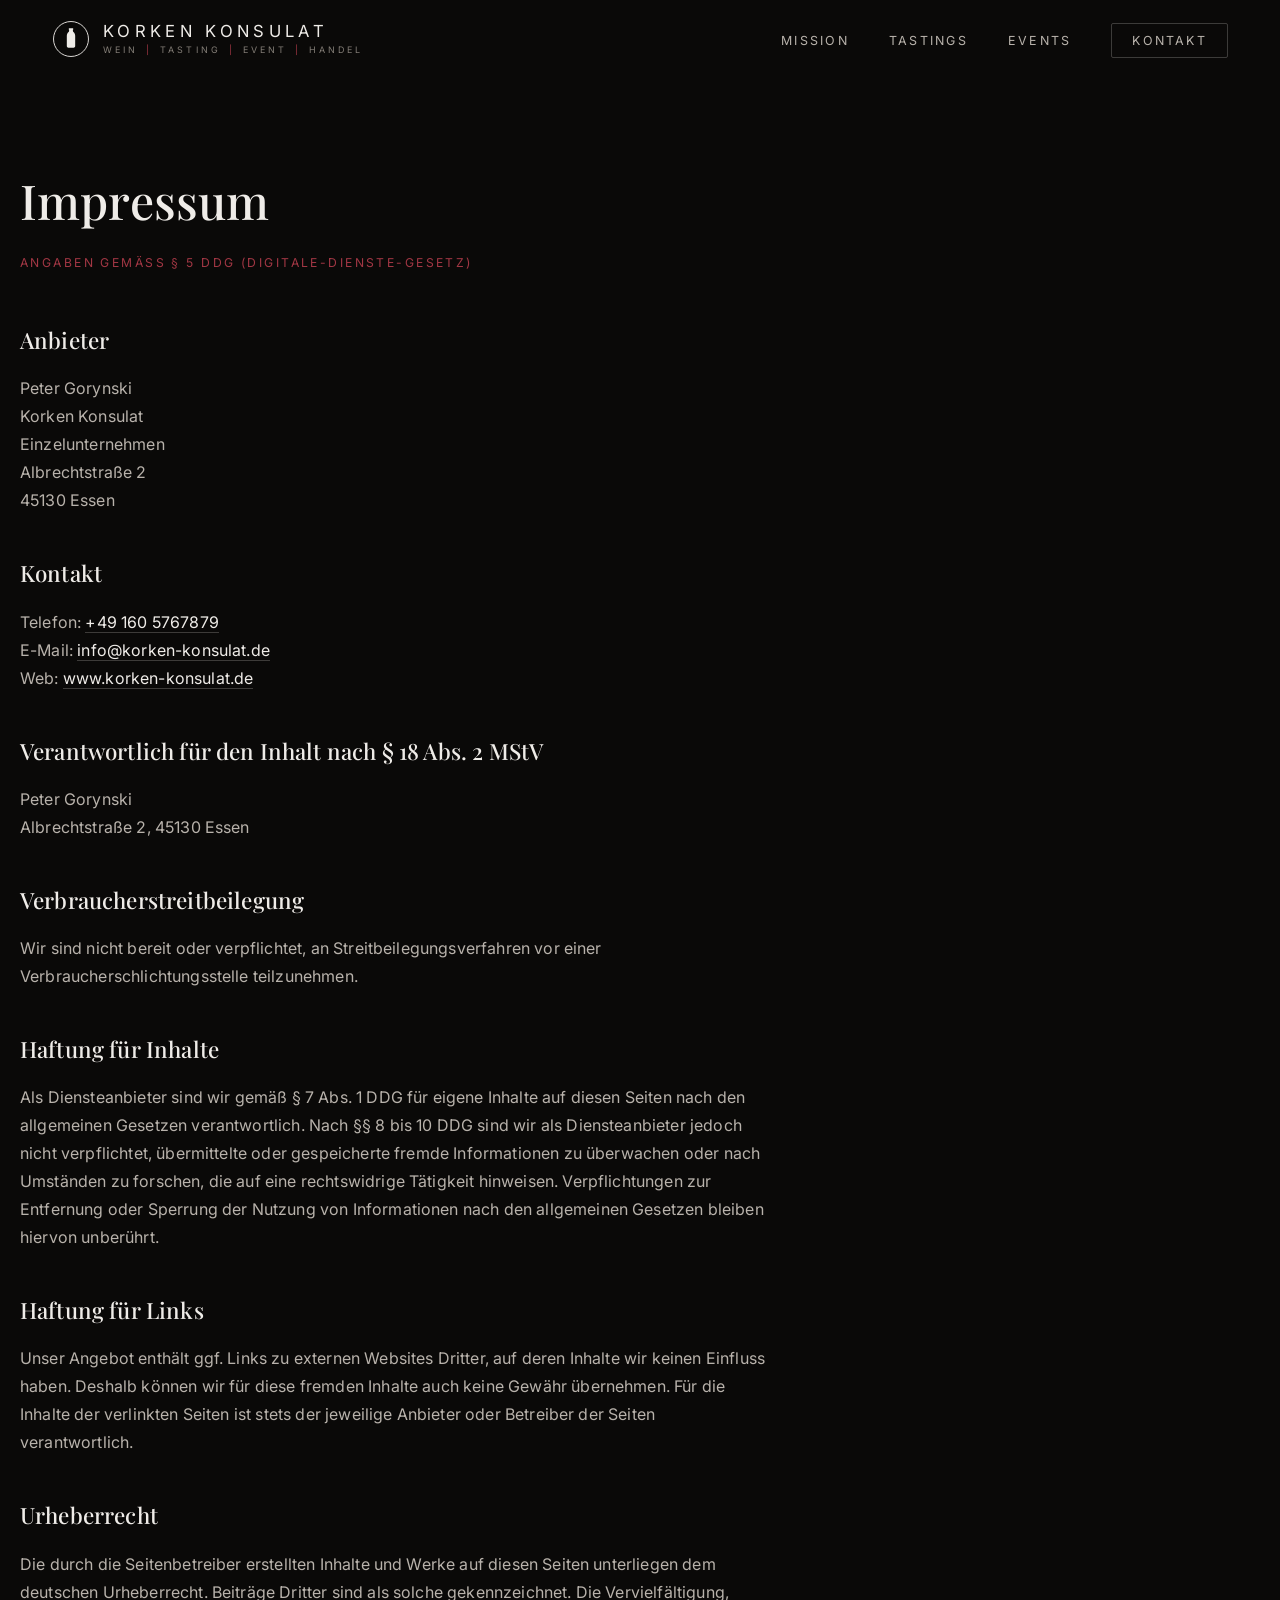
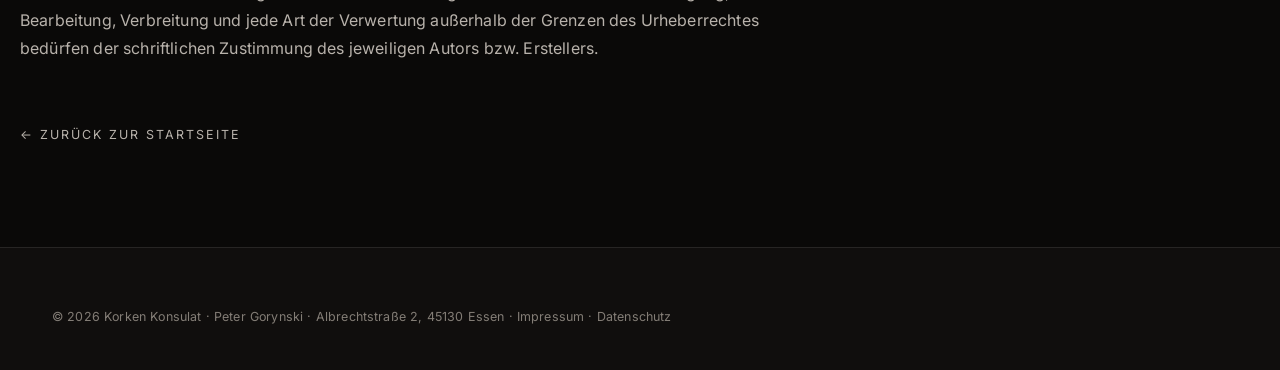
==== commit a879e141: "Imprint" ====
--- a/impressum.html
+++ b/impressum.html
@@ -42,12 +42,14 @@
 
   <main class="legal container">
     <h1>Impressum</h1>
-    <p class="legal-sub">Angaben gemäß § 5 DDG</p>
+    <p class="legal-sub">Angaben gemäß § 5 DDG (Digitale-Dienste-Gesetz)
+</p>
 
     <h2>Anbieter</h2>
     <p>
       Peter Gorynski<br />
       Korken Konsulat<br />
+      Einzelunternehmen<br />
       Albrechtstraße 2<br />
       45130 Essen
     </p>
@@ -59,16 +61,13 @@
       Web: <a href="https://www.korken-konsulat.de" target="_blank" rel="noopener">www.korken-konsulat.de</a>
     </p>
 
-    <h2>Umsatzsteuer</h2>
-    <p>Umsatzsteuer-Identifikationsnummer gemäß § 27 a Umsatzsteuergesetz: <em>noch nicht vergeben</em></p>
-
     <h2>Verantwortlich für den Inhalt nach § 18 Abs. 2 MStV</h2>
     <p>
       Peter Gorynski<br />
       Albrechtstraße 2, 45130 Essen
     </p>
 
-    <h2>Verbraucherstreitbeilegung / Universalschlichtungsstelle</h2>
+    <h2>Verbraucherstreitbeilegung</h2>
     <p>Wir sind nicht bereit oder verpflichtet, an Streitbeilegungsverfahren vor einer Verbraucherschlichtungsstelle teilzunehmen.</p>
 
     <h2>Haftung für Inhalte</h2>
